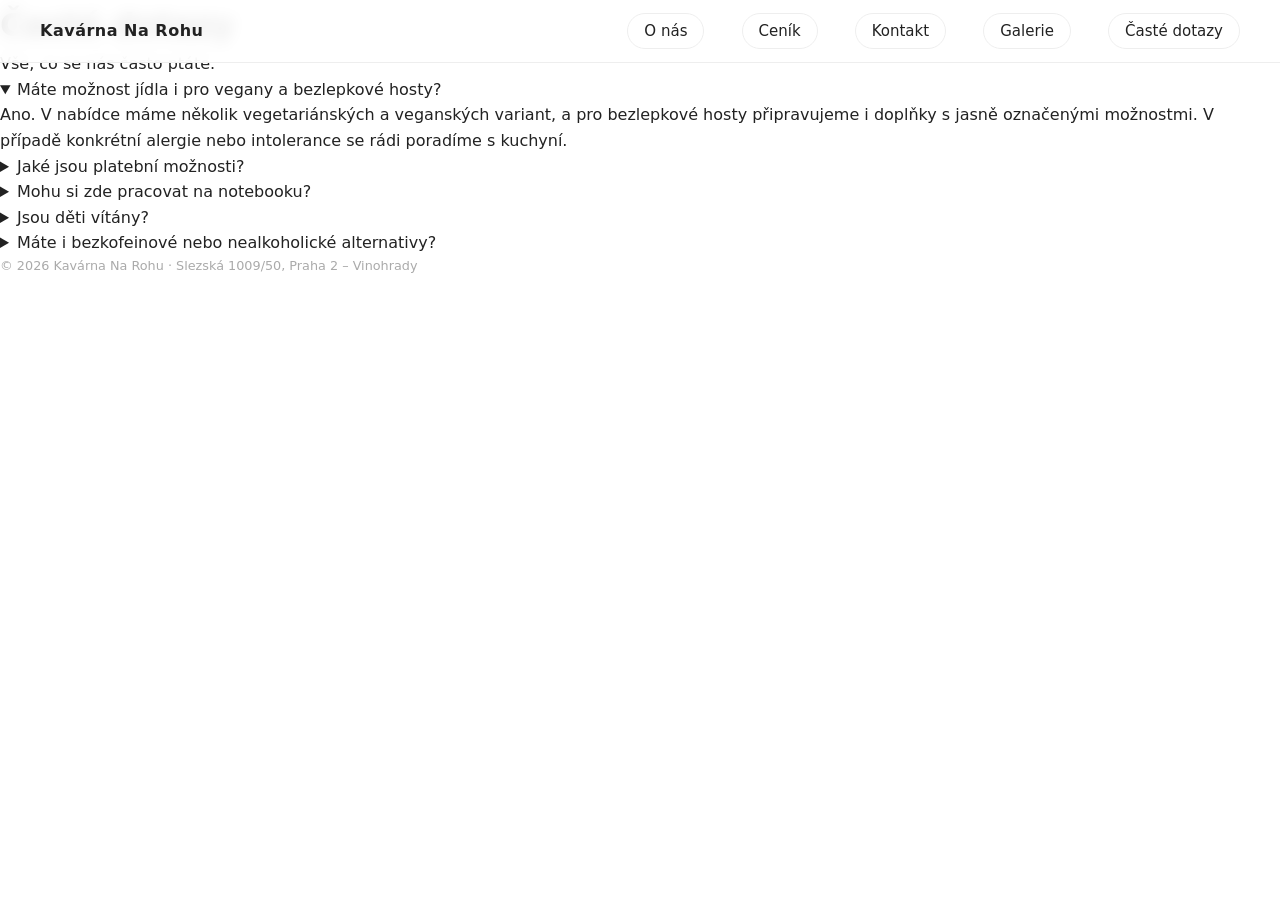
==== dotazy.html @ 844ec894 "Add files via upload" ====
<!DOCTYPE html>
<html lang="cs">
<head>
  <meta charset="utf-8">
  <meta name="viewport" content="width=device-width, initial-scale=1.0">
  <title>Časté dotazy – Kavárna Na Rohu</title>
  <link rel="stylesheet" href="style.css">
</head>
<body>

  <nav class="topbar">
    <a class="logo" href="index.html">Kavárna Na Rohu</a>
    <div class="menu">
      <a href="index.html#onas">O nás</a>
      <a href="index.html#cenik">Ceník</a>
      <a href="index.html#kontakt">Kontakt</a>
      <a href="galerie.html">Galerie</a>
      <a href="dotazy.html">Časté dotazy</a>
    </div>
  </nav>

  <main class="faq-page">
    <h1>Časté dotazy</h1>
    <p class="faq-subtitle">Vše, co se nás často ptáte.</p>

    <div class="faq-list">
      <details class="faq-item" open>
        <summary>Máte možnost jídla i pro vegany a bezlepkové hosty?</summary>
        <p>Ano. V nabídce máme několik vegetariánských a veganských variant, a pro bezlepkové hosty připravujeme i doplňky s jasně označenými možnostmi. V případě konkrétní alergie nebo intolerance se rádi poradíme s kuchyní.</p>
      </details>

      <details class="faq-item">
        <summary>Jaké jsou platební možnosti?</summary>
        <p>Při nákupu v kavárně přijímáme hotovost, kreditní a debetní karty a také mobilní platby. Vždy je možné zaplatit i bezkontaktně.</p>
      </details>

      <details class="faq-item">
        <summary>Mohu si zde pracovat na notebooku?</summary>
        <p>Jasně. V kavárně je příjemné prostředí pro práci, a proto máme pro hosty k dispozici stolky s dostatečným prostorem pro notebook. Doporučujeme však přijít v klidnějších hodinách, aby si užili pohodlí i ostatní návštěvníci.</p>
      </details>

      <details class="faq-item">
        <summary>Jsou děti vítány?</summary>
        <p>Ano, dětem jsme rádi otevřeni. Nabízíme dětský nápoj Babyccino a u některých stolů je i prostor pro klidné posezení s dětmi. Pokud přijdete s kočárkem, klidně se po něm v kavárně pohybujte, abychom vám vyšli vstříc.</p>
      </details>

      <details class="faq-item">
        <summary>Máte i bezkofeinové nebo nealkoholické alternativy?</summary>
        <p>Ano, kromě klasické kávy nabízíme i bezkofeinové varianty, léčivé a bylinkové čaje, nealkoholické nápoje a domácí limonády. Na výběr máme i možnosti vhodné pro děti i hosty, kteří preferují neobsahující kafe.</p>
      </details>
    </div>

    <footer class="footer">
      <p>&copy; 2026 Kavárna Na Rohu · Slezská 1009/50, Praha 2 – Vinohrady</p>
    </footer>
  </main>

</body>
</html>
---- style.css ----
* {
  margin: 0;
  padding: 0;
  box-sizing: border-box;
}

html {
  scroll-behavior: smooth;
}

body {
  font-family: system-ui, -apple-system, BlinkMacSystemFont, 'Segoe UI', Roboto, Oxygen, Ubuntu, Cantarell, 'Open Sans', 'Helvetica Neue', sans-serif;
  background: #ffffff;
  color: #222222;
  line-height: 1.6;
  overflow: hidden;
}

a {
  color: inherit;
  text-decoration: none;
}

.topbar {
  position: fixed;
  top: 0;
  left: 0;
  width: 100%;
  display: flex;
  justify-content: space-between;
  align-items: center;
  padding: 18px 40px;
  background: rgba(255, 255, 255, 0.9);
  backdrop-filter: blur(8px);
  border-bottom: 1px solid #eeeeee;
  z-index: 100;
}

.logo {
  font-weight: 600;
  letter-spacing: 0.5px;
}

.menu a {
  text-decoration: none;
  color: #222222;
  margin-left: 32px;
  font-size: 15px;
  padding: 8px 16px;
  border: 1px solid #eeeeee;
  border-radius: 20px;
  transition: background 0.3s ease, color 0.3s ease;
}

.menu a:hover {
  background: #222222;
  color: #ffffff;
}

.snap-container {
  height: 100vh;
  overflow-y: scroll;
  scroll-snap-type: y mandatory;
  scroll-behavior: smooth;
  scrollbar-width: none;
}

.snap-container::-webkit-scrollbar {
  display: none;
}

.panel {
  height: 100vh;
  scroll-snap-align: start;
  scroll-snap-stop: always;
  display: flex;
  flex-direction: column;
  justify-content: center;
  align-items: center;
  text-align: center;
  padding: 100px 24px 40px;
}

.hero h1 {
  font-size: clamp(2.5rem, 6vw, 4.5rem);
  font-weight: 300;
  letter-spacing: 2px;
  animation: fadeUp 1s ease both;
}

.hero .subtitle {
  margin-top: 16px;
  font-size: 1.1rem;
  color: #888888;
  animation: fadeUp 1s ease 0.3s both;
}

.daily-offer {
  margin-top: 40px;
  padding: 20px 36px;
  border: 1px solid #eeeeee;
  border-radius: 16px;
  background: #fafafa;
  animation: fadeUp 1s ease 0.6s both;
}

.daily-offer-label {
  font-size: 0.72rem;
  letter-spacing: 2px;
  text-transform: uppercase;
  color: #999999;
}

.daily-offer-name {
  margin-top: 8px;
  font-size: 1.1rem;
  font-weight: 500;
}

.daily-offer-desc {
  margin-top: 4px;
  font-size: 0.85rem;
  color: #888888;
}

.daily-offer-price {
  display: inline-block;
  margin-top: 10px;
  font-weight: 600;
}

h2 {
  font-weight: 300;
  font-size: 2rem;
  letter-spacing: 1px;
  margin-bottom: 24px;
}

.about p,
.section p {
  max-width: 640px;
  color: #555555;
}

@keyframes fadeUp {
  from {
    opacity: 0;
    transform: translateY(40px);
  }
  to {
    opacity: 1;
    transform: translateY(0);
  }
}

.price-list {
  display: grid;
  grid-template-columns: repeat(auto-fit, minmax(300px, 1fr));
  gap: 24px 64px;
  max-width: 900px;
  width: 100%;
  text-align: left;
}

.price-group h3 {
  font-weight: 500;
  font-size: 0.95rem;
  letter-spacing: 2px;
  text-transform: uppercase;
  color: #888888;
  margin-bottom: 18px;
}

.price-group ul {
  list-style: none;
}

.price-item {
  display: flex;
  align-items: baseline;
  gap: 12px;
  margin-bottom: 12px;
}

.item-text {
  display: flex;
  flex-direction: column;
}

.name {
  font-size: 1rem;
  color: #222222;
}

.desc {
  font-size: 0.8rem;
  color: #999999;
}

.dots {
  flex: 1;
  border-bottom: 1px dotted #d5d5d5;
  transform: translateY(-4px);
}

.price {
  font-weight: 600;
  white-space: nowrap;
}

.contact-info {
  display: flex;
  flex-wrap: wrap;
  justify-content: center;
  gap: 24px 64px;
  max-width: 900px;
}

.contact-item strong {
  display: block;
  font-weight: 500;
  font-size: 0.85rem;
  letter-spacing: 2px;
  text-transform: uppercase;
  color: #888888;
  margin-bottom: 8px;
}

.contact-item p {
  color: #222222;
}

.contact-item a:hover {
  text-decoration: underline;
}

.map-wrapper {
  position: relative;
  width: 100%;
  max-width: 760px;
  height: 42vh;
  margin-top: 32px;
  border: 1px solid #eeeeee;
  border-radius: 16px;
  overflow: hidden;
  background: #f7f7f7;
}

#map {
  width: 100%;
  height: 100%;
}

.map-fallback {
  margin-top: 12px;
  font-size: 0.85rem;
  color: #888888;
}

.map-fallback:hover {
  text-decoration: underline;
}

.footer {
  font-size: 0.8rem;
  color: #aaaaaa;
}

#kontakt .footer {
  margin-top: auto;
  padding-top: 24px;
}

.gallery-page .footer {
  margin-top: 48px;
}

.gallery-page {
  height: 100vh;
  overflow-y: auto;
  padding: 120px 24px 60px;
  text-align: center;
  scrollbar-width: none;
}

.gallery-page::-webkit-scrollbar {
  display: none;
}

.gallery-subtitle {
  color: #888888;
  margin-bottom: 40px;
}

.gallery-grid {
  display: grid;
  grid-template-columns: repeat(auto-fill, minmax(260px, 1fr));
  gap: 24px;
  max-width: 900px;
  margin: 0 auto;
}

.gallery-item {
  position: relative;
  display: block;
  border-radius: 16px;
  overflow: hidden;
  border: 1px solid #eeeeee;
  cursor: zoom-in;
}

.gallery-item img {
  width: 100%;
  height: 220px;
  object-fit: cover;
  display: block;
  transition: transform 0.4s ease;
}

.gallery-item:hover img {
  transform: scale(1.05);
}

.gallery-caption {
  position: absolute;
  left: 0;
  right: 0;
  bottom: 0;
  padding: 24px 14px 10px;
  font-size: 0.85rem;
  color: #ffffff;
  text-align: left;
  background: linear-gradient(transparent, rgba(0, 0, 0, 0.55));
}

.lightbox {
  position: fixed;
  inset: 0;
  background: rgba(0, 0, 0, 0.85);
  display: flex;
  align-items: center;
  justify-content: center;
  z-index: 200;
  overflow: hidden;
  animation: fadeIn 0.25s ease;
}

.lightbox[hidden] {
  display: none;
}

.lightbox img {
  max-width: 90vw;
  max-height: 90vh;
  border-radius: 8px;
  box-shadow: 0 20px 60px rgba(0, 0, 0, 0.5);
  cursor: zoom-in;
  user-select: none;
  touch-action: none;
  transition: transform 0.25s ease;
}

.lightbox.zoomed img {
  cursor: grab;
}

.lightbox.dragging img {
  cursor: grabbing;
  transition: none;
}

.lightbox-close {
  position: absolute;
  top: 20px;
  right: 28px;
  background: none;
  border: 0;
  color: #ffffff;
  font-size: 2.2rem;
  line-height: 1;
  cursor: pointer;
  z-index: 2;
}

.lightbox-prev,
.lightbox-next {
  position: absolute;
  top: 50%;
  transform: translateY(-50%);
  width: 48px;
  height: 48px;
  border: 0;
  border-radius: 50%;
  background: rgba(255, 255, 255, 0.15);
  cursor: pointer;
  transition: background 0.3s ease;
  z-index: 2;
  display: flex;
  align-items: center;
  justify-content: center;
}

.lightbox-prev:hover,
.lightbox-next:hover {
  background: rgba(255, 255, 255, 0.35);
}

.lightbox-prev::before,
.lightbox-next::before {
  content: '';
  width: 14px;
  height: 14px;
  border-top: 3px solid #ffffff;
  border-left: 3px solid #ffffff;
}

.lightbox-prev::before {
  transform: rotate(-45deg);
  margin-left: 5px;
}

.lightbox-next::before {
  transform: rotate(135deg);
  margin-right: 5px;
}

.lightbox-prev {
  left: 20px;
}

.lightbox-next {
  right: 20px;
}

@keyframes fadeIn {
  from { opacity: 0; }
  to { opacity: 1; }
}

@media (max-width: 700px) {
  body {
    overflow: auto;
  }
  .topbar {
    padding: 14px 16px;
  }
  .menu a {
    margin-left: 8px;
    padding: 6px 10px;
    font-size: 13px;
  }
  .snap-container {
    height: auto;
    overflow: visible;
    scroll-snap-type: none;
  }
  .panel {
    height: auto;
    min-height: 100vh;
    scroll-snap-align: none;
    scroll-snap-stop: normal;
  }
  .daily-offer {
    padding: 16px 24px;
  }
  .gallery-page {
    height: auto;
    overflow: visible;
    padding-top: 100px;
  }
  .price-list {
    gap: 32px;
  }
  .contact-info {
    gap: 20px;
  }
  .map-wrapper {
    height: 300px;
    margin-top: 24px;
  }
  h2 {
    margin-bottom: 16px;
  }
  .lightbox-prev,
  .lightbox-next {
    width: 40px;
    height: 40px;
  }
  .lightbox-prev::before,
  .lightbox-next::before {
    width: 11px;
    height: 11px;
  }
  .lightbox-prev {
    left: 10px;
  }
  .lightbox-next {
    right: 10px;
  }
}
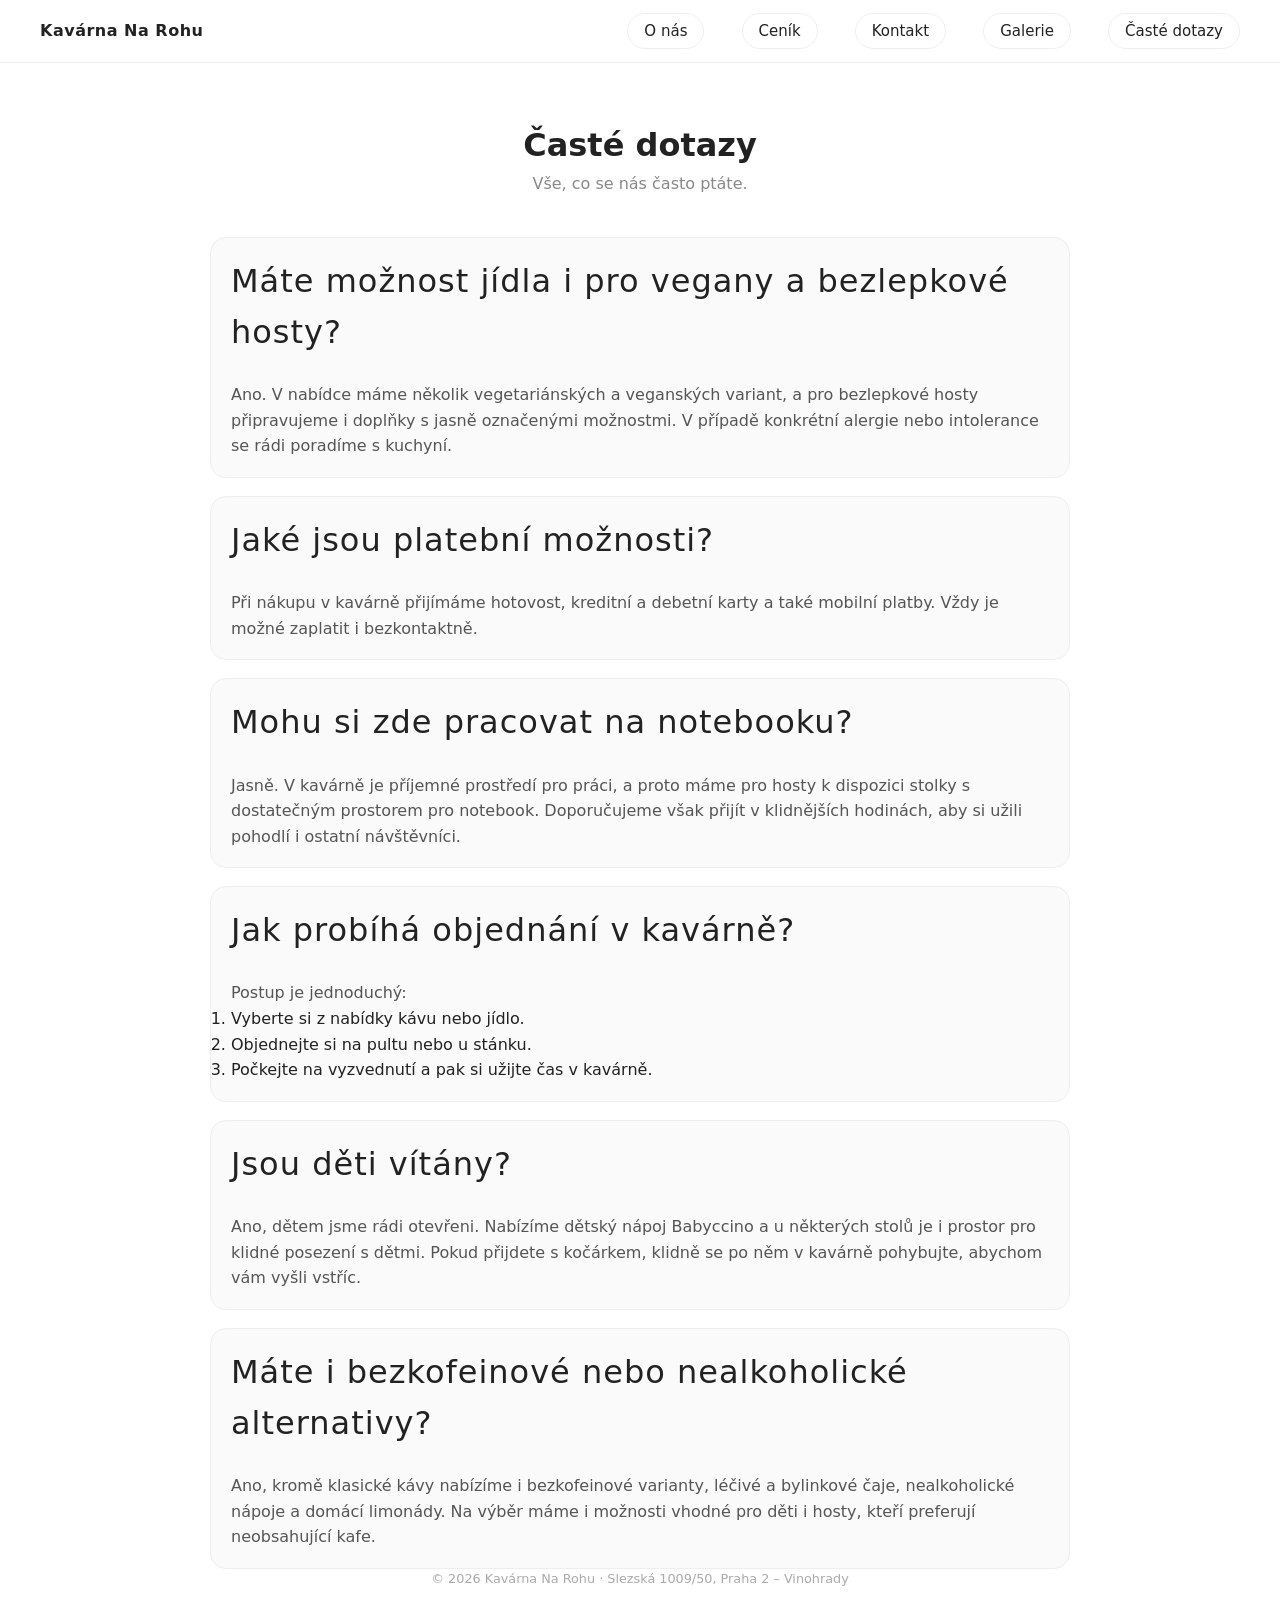
==== commit 537a379c: "Refactor FAQ section structure and add ordering question Updated FAQ structure to use sections inste" ====
--- a/dotazy.html
+++ b/dotazy.html
@@ -23,31 +23,41 @@
     <h1>Časté dotazy</h1>
     <p class="faq-subtitle">Vše, co se nás často ptáte.</p>
 
-    <div class="faq-list">
-      <details class="faq-item" open>
-        <summary>Máte možnost jídla i pro vegany a bezlepkové hosty?</summary>
+<div class="faq-list">
+      <section class="faq-item">
+        <h2>Máte možnost jídla i pro vegany a bezlepkové hosty?</h2>
         <p>Ano. V nabídce máme několik vegetariánských a veganských variant, a pro bezlepkové hosty připravujeme i doplňky s jasně označenými možnostmi. V případě konkrétní alergie nebo intolerance se rádi poradíme s kuchyní.</p>
-      </details>
+      </section>
 
-      <details class="faq-item">
-        <summary>Jaké jsou platební možnosti?</summary>
+      <section class="faq-item">
+        <h2>Jaké jsou platební možnosti?</h2>
         <p>Při nákupu v kavárně přijímáme hotovost, kreditní a debetní karty a také mobilní platby. Vždy je možné zaplatit i bezkontaktně.</p>
-      </details>
+      </section>
 
-      <details class="faq-item">
-        <summary>Mohu si zde pracovat na notebooku?</summary>
+      <section class="faq-item">
+        <h2>Mohu si zde pracovat na notebooku?</h2>
         <p>Jasně. V kavárně je příjemné prostředí pro práci, a proto máme pro hosty k dispozici stolky s dostatečným prostorem pro notebook. Doporučujeme však přijít v klidnějších hodinách, aby si užili pohodlí i ostatní návštěvníci.</p>
-      </details>
+      </section>
 
-      <details class="faq-item">
-        <summary>Jsou děti vítány?</summary>
+      <section class="faq-item">
+        <h2>Jak probíhá objednání v kavárně?</h2>
+        <p>Postup je jednoduchý:</p>
+        <ol>
+          <li>Vyberte si z nabídky kávu nebo jídlo.</li>
+          <li>Objednejte si na pultu nebo u stánku.</li>
+          <li>Počkejte na vyzvednutí a pak si užijte čas v kavárně.</li>
+        </ol>
+      </section>
+
+      <section class="faq-item">
+        <h2>Jsou děti vítány?</h2>
         <p>Ano, dětem jsme rádi otevřeni. Nabízíme dětský nápoj Babyccino a u některých stolů je i prostor pro klidné posezení s dětmi. Pokud přijdete s kočárkem, klidně se po něm v kavárně pohybujte, abychom vám vyšli vstříc.</p>
-      </details>
+      </section>
 
-      <details class="faq-item">
-        <summary>Máte i bezkofeinové nebo nealkoholické alternativy?</summary>
+      <section class="faq-item">
+        <h2>Máte i bezkofeinové nebo nealkoholické alternativy?</h2>
         <p>Ano, kromě klasické kávy nabízíme i bezkofeinové varianty, léčivé a bylinkové čaje, nealkoholické nápoje a domácí limonády. Na výběr máme i možnosti vhodné pro děti i hosty, kteří preferují neobsahující kafe.</p>
-      </details>
+      </section>
     </div>
 
     <footer class="footer">
@@ -56,4 +66,4 @@
   </main>
 
 </body>
-</html>+</html>
--- a/style.css
+++ b/style.css
@@ -273,6 +273,55 @@
 
 .gallery-page .footer {
   margin-top: 48px;
+}
+
+.faq-page {
+  min-height: 100vh;
+  overflow-y: auto;
+  padding: 120px 24px 60px;
+  text-align: center;
+  scrollbar-width: none;
+}
+
+.faq-page::-webkit-scrollbar {
+  display: none;
+}
+
+.faq-subtitle {
+  color: #888888;
+  margin-bottom: 40px;
+}
+
+.faq-list {
+  max-width: 860px;
+  margin: 0 auto;
+  display: flex;
+  flex-direction: column;
+  gap: 18px;
+  text-align: left;
+}
+
+.faq-item {
+  background: #fafafa;
+  border: 1px solid #eeeeee;
+  border-radius: 16px;
+  padding: 18px 20px;
+}
+
+.faq-item summary {
+  cursor: pointer;
+  list-style: none;
+  font-weight: 500;
+  color: #222222;
+}
+
+.faq-item summary::-webkit-details-marker {
+  display: none;
+}
+
+.faq-item p {
+  margin-top: 12px;
+  color: #555555;
 }
 
 .gallery-page {
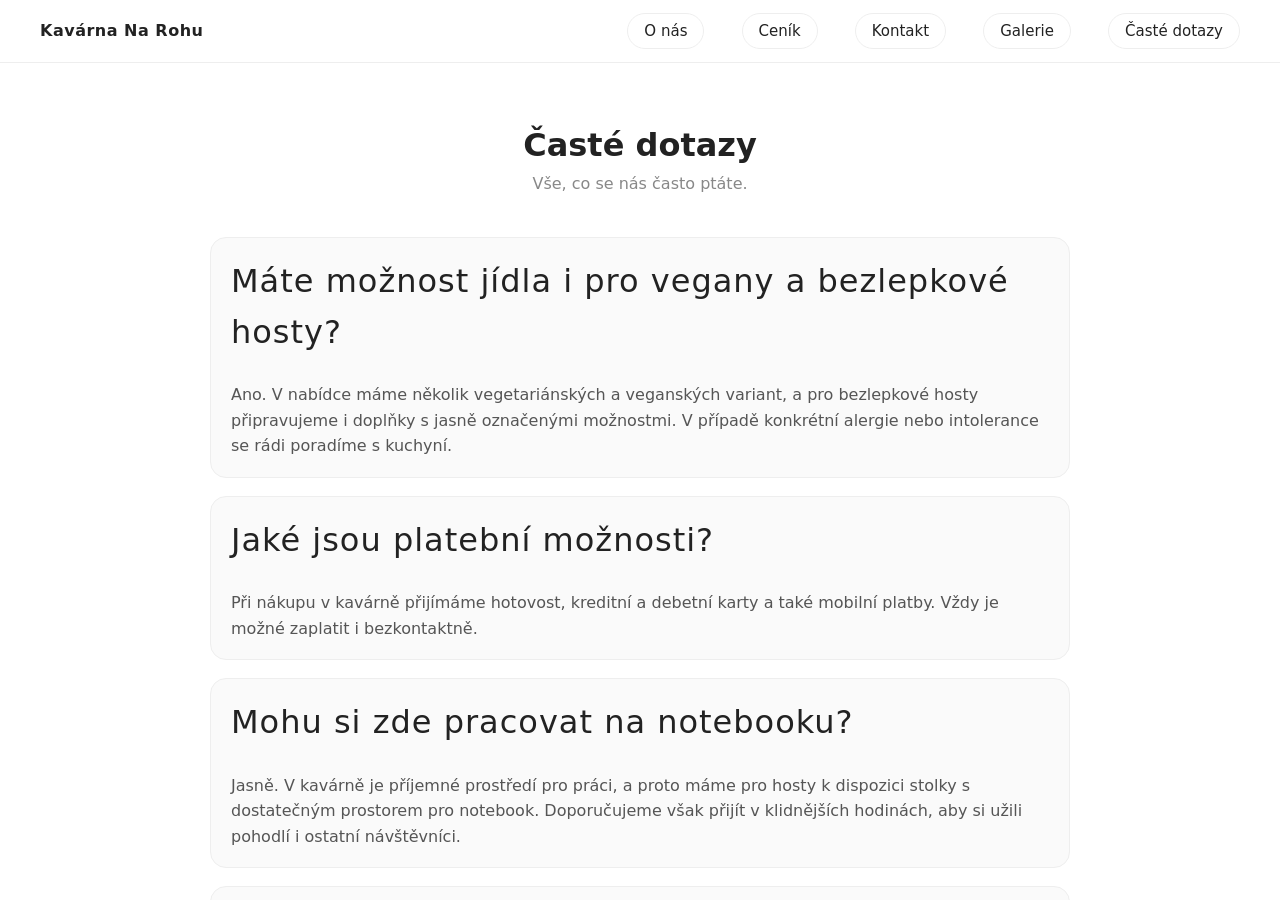
==== commit 2c02f059: "Enhance FAQ page with new content and pricing Added FAQ section and coffee pricing table." ====
--- a/dotazy.html
+++ b/dotazy.html
@@ -23,7 +23,7 @@
     <h1>Časté dotazy</h1>
     <p class="faq-subtitle">Vše, co se nás často ptáte.</p>
 
-<div class="faq-list">
+  <div class="faq-list">
       <section class="faq-item">
         <h2>Máte možnost jídla i pro vegany a bezlepkové hosty?</h2>
         <p>Ano. V nabídce máme několik vegetariánských a veganských variant, a pro bezlepkové hosty připravujeme i doplňky s jasně označenými možnostmi. V případě konkrétní alergie nebo intolerance se rádi poradíme s kuchyní.</p>
@@ -60,6 +60,39 @@
       </section>
     </div>
 
+    <section class="faq-prices" aria-labelledby="faq-prices-title">
+      <h2 id="faq-prices-title">Ceník kávy</h2>
+      <div class="faq-price-table-wrap">
+        <table class="faq-price-table">
+          <thead>
+            <tr>
+              <th scope="col">Kategorie</th>
+              <th scope="col">Nápoj</th>
+              <th scope="col">Cena</th>
+            </tr>
+          </thead>
+          <tbody>
+            <tr><td>Káva</td><td>Espresso / Ristretto</td><td>55 Kč</td></tr>
+            <tr><td>Káva</td><td>Espresso doppio</td><td>65 Kč</td></tr>
+            <tr><td>Káva</td><td>Caffè lungo</td><td>60 Kč</td></tr>
+            <tr><td>Káva</td><td>Cappuccino</td><td>75 Kč</td></tr>
+            <tr><td>Káva</td><td>Flat white</td><td>80 Kč</td></tr>
+            <tr><td>Káva</td><td>Caffè latte</td><td>80 Kč</td></tr>
+            <tr><td>Káva</td><td>Babyccino</td><td>35 Kč</td></tr>
+            <tr><td>Speciální kávy</td><td>Marocchino</td><td>85 Kč</td></tr>
+            <tr><td>Speciální kávy</td><td>Bicerin</td><td>95 Kč</td></tr>
+            <tr><td>Speciální kávy</td><td>Affogato</td><td>90 Kč</td></tr>
+            <tr><td>Speciální kávy</td><td>Caffè corretto</td><td>95 Kč</td></tr>
+            <tr><td>Speciální kávy</td><td>Vídeňská káva</td><td>85 Kč</td></tr>
+            <tr><td>Speciální kávy</td><td>Alžírská káva</td><td>95 Kč</td></tr>
+            <tr><td>Speciální kávy</td><td>Turecká káva</td><td>65 Kč</td></tr>
+          </tbody>
+        </table>
+      </div>
+    </section>
+
+    <img class="faq-banner" src="gallery/caste-dotazy.png" alt="Časté dotazy">
+
     <footer class="footer">
       <p>&copy; 2026 Kavárna Na Rohu · Slezská 1009/50, Praha 2 – Vinohrady</p>
     </footer>
--- a/style.css
+++ b/style.css
@@ -276,15 +276,10 @@
 }
 
 .faq-page {
-  min-height: 100vh;
+  height: 100vh;
   overflow-y: auto;
   padding: 120px 24px 60px;
   text-align: center;
-  scrollbar-width: none;
-}
-
-.faq-page::-webkit-scrollbar {
-  display: none;
 }
 
 .faq-subtitle {
@@ -322,6 +317,47 @@
 .faq-item p {
   margin-top: 12px;
   color: #555555;
+}
+
+.faq-prices {
+  margin: 48px auto 0;
+}
+
+.faq-price-table-wrap {
+  max-width: 860px;
+  margin: 0 auto;
+  overflow-x: auto;
+}
+
+.faq-price-table {
+  width: 100%;
+  min-width: 480px;
+  border-collapse: collapse;
+  text-align: left;
+}
+
+.faq-price-table th,
+.faq-price-table td {
+  padding: 12px 16px;
+  border-bottom: 1px solid #eeeeee;
+}
+
+.faq-price-table th {
+  background: #fafafa;
+  font-weight: 600;
+}
+
+.faq-price-table th:last-child,
+.faq-price-table td:last-child {
+  text-align: right;
+  white-space: nowrap;
+}
+
+.faq-banner {
+  display: block;
+  width: min(100%, 320px);
+  height: auto;
+  margin: 48px auto 0;
 }
 
 .gallery-page {
@@ -517,6 +553,11 @@
     overflow: visible;
     padding-top: 100px;
   }
+  .faq-page {
+    height: auto;
+    overflow: visible;
+    padding-top: 100px;
+  }
   .price-list {
     gap: 32px;
   }
